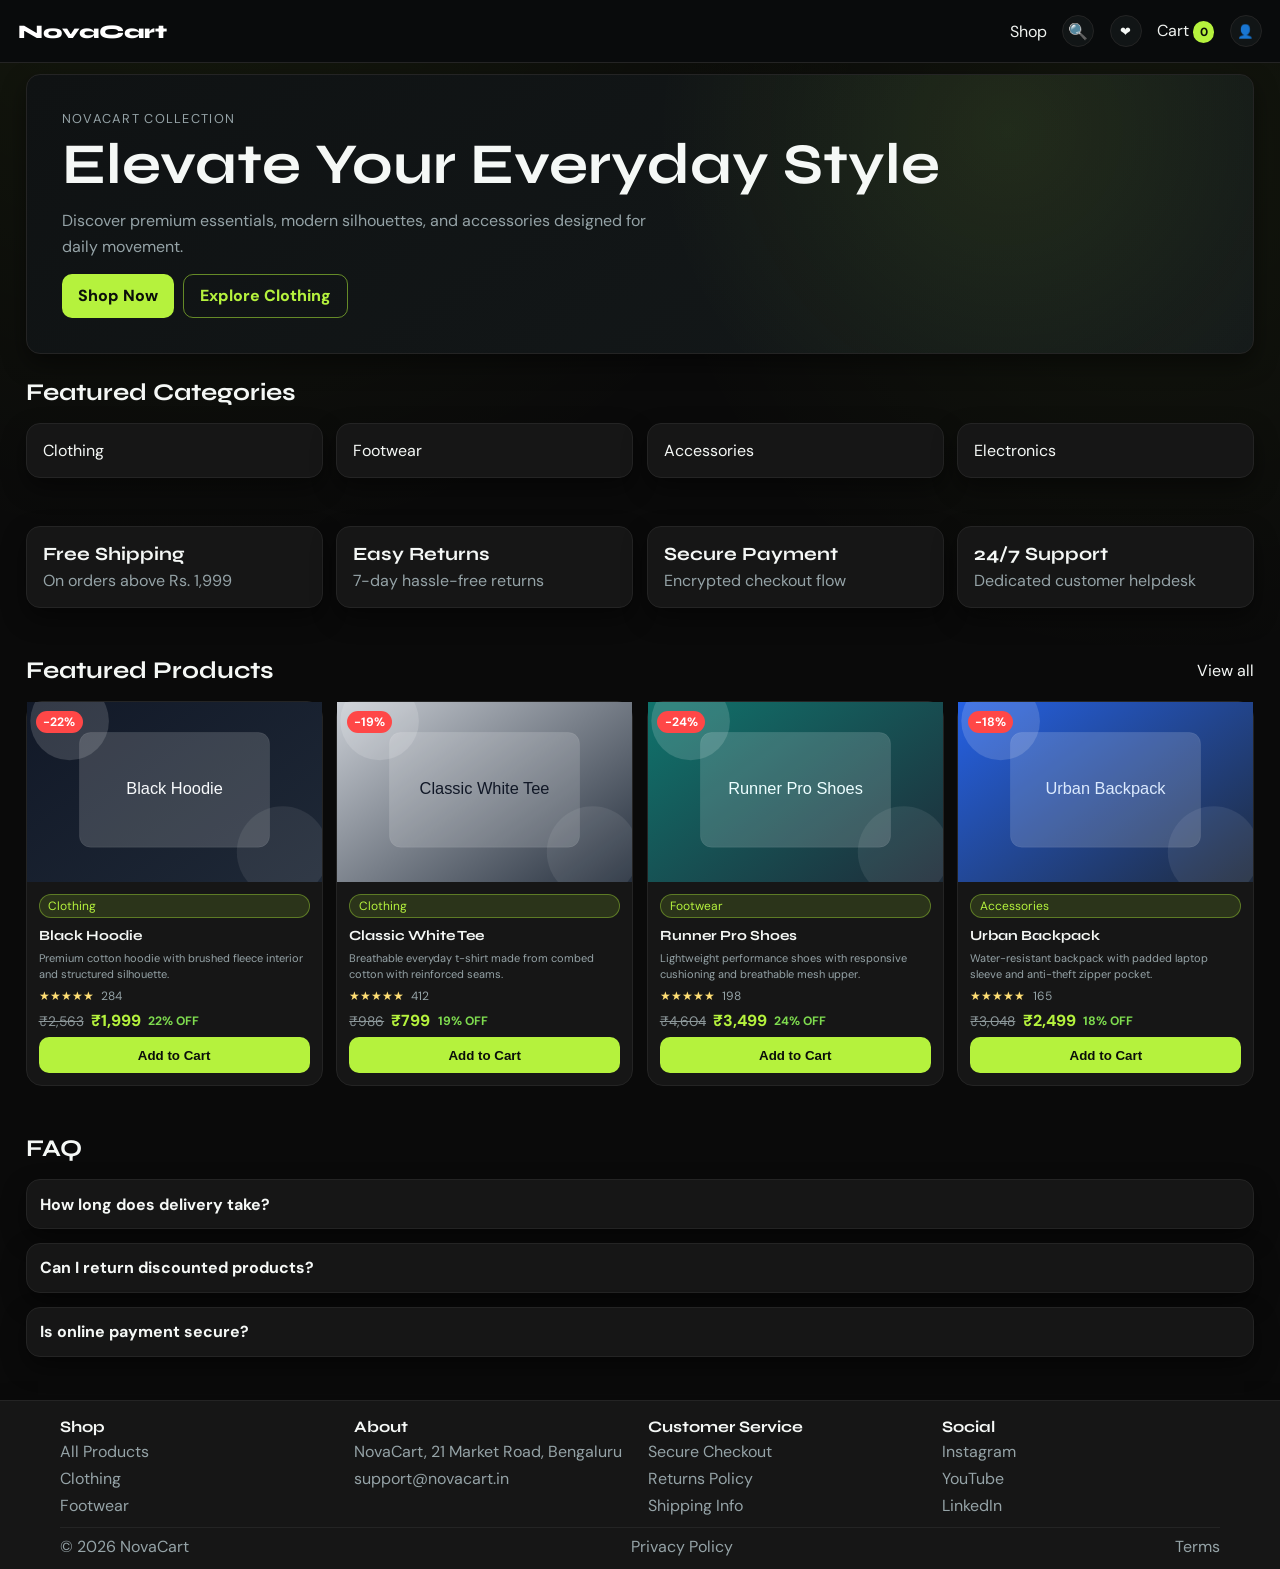
==== pages/index.html @ 8cd54ac7 "Initial commit" ====
<!doctype html>
<html lang="en">
  <head>
    <meta charset="UTF-8">
    <meta name="viewport" content="width=device-width, initial-scale=1.0">
    <title>NovaCart | Home</title>
    <link rel="stylesheet" href="../styles/main.css">
  </head>
  <body class="page-fade">
    <header class="site-header">
      <a href="./index.html" class="logo">NovaCart</a>
      <nav>
        <a href="./products.html">Shop</a>
        <a href="./cart.html">Cart <span class="badge" data-cart-count>0</span></a>
      </nav>
    </header>

    <main>
      <section class="hero reveal">
        <p class="eyebrow">NovaCart Collection</p>
        <h1>Elevate Your Everyday Style</h1>
        <p class="hero-copy">
          Discover premium essentials, modern silhouettes, and accessories designed for daily movement.
        </p>
        <div class="hero-actions">
          <a class="btn btn-primary" href="./products.html">Shop Now</a>
          <a class="btn btn-ghost" href="./products.html?category=clothing">Explore Clothing</a>
        </div>
      </section>

      <section class="section reveal">
        <div class="section-head">
          <h2>Featured Categories</h2>
        </div>
        <div class="category-grid" id="category-preview"></div>
      </section>

      <section class="section reveal">
        <div class="trust-grid">
          <article class="trust-card"><h3>Free Shipping</h3><p>On orders above Rs. 1,999</p></article>
          <article class="trust-card"><h3>Easy Returns</h3><p>7-day hassle-free returns</p></article>
          <article class="trust-card"><h3>Secure Payment</h3><p>Encrypted checkout flow</p></article>
          <article class="trust-card"><h3>24/7 Support</h3><p>Dedicated customer helpdesk</p></article>
        </div>
      </section>

      <section class="section reveal">
        <div class="section-head">
          <h2>Featured Products</h2>
          <a href="./products.html">View all</a>
        </div>
        <div class="product-grid" id="featured-products"></div>
      </section>

      <section class="section reveal">
        <div class="section-head">
          <h2>FAQ</h2>
        </div>
        <div class="faq-list">
          <article class="faq-item">
            <button type="button">How long does delivery take?</button>
            <p>Most metro deliveries arrive within 2-4 business days.</p>
          </article>
          <article class="faq-item">
            <button type="button">Can I return discounted products?</button>
            <p>Yes, all eligible products can be returned within 7 days of delivery.</p>
          </article>
          <article class="faq-item">
            <button type="button">Is online payment secure?</button>
            <p>Yes, checkout is protected with modern encrypted payment processing.</p>
          </article>
        </div>
      </section>
    </main>

    <footer class="site-footer">
      <div class="footer-grid">
        <div>
          <h4>Shop</h4>
          <a href="./products.html">All Products</a>
          <a href="./products.html?category=clothing">Clothing</a>
          <a href="./products.html?category=footwear">Footwear</a>
        </div>
        <div>
          <h4>About</h4>
          <p>NovaCart, 21 Market Road, Bengaluru</p>
          <a href="mailto:support@novacart.in">support@novacart.in</a>
        </div>
        <div>
          <h4>Customer Service</h4>
          <a href="./checkout.html">Secure Checkout</a>
          <a href="#">Returns Policy</a>
          <a href="#">Shipping Info</a>
        </div>
        <div>
          <h4>Social</h4>
          <a href="#">Instagram</a>
          <a href="#">YouTube</a>
          <a href="#">LinkedIn</a>
        </div>
      </div>
      <p class="footer-bottom">
        <span>© <span id="year"></span> NovaCart</span>
        <a href="#">Privacy Policy</a>
        <a href="#">Terms</a>
      </p>
    </footer>

    <script type="module" src="../js/indexPage.js"></script>
  </body>
</html>
---- styles/main.css ----
@import url("https://fonts.googleapis.com/css2?family=DM+Sans:wght@400;500;700;800&family=Syne:wght@500;700;800&display=swap");

:root {
  --bg: #0a0a0a;
  --surface: #161616;
  --surface-2: #1a1a1a;
  --line: #242424;
  --ink: #f5f8f6;
  --muted: #95a3a7;
  --accent: #b5f23d;
  --accent-strong: #b5f23d;
  --danger: #ff5e5e;
  --radius: 14px;
  --shadow-soft: 0 10px 24px rgba(0, 0, 0, 0.45);
  --shadow-hover: 0 18px 36px rgba(0, 0, 0, 0.62);
  --glow: 0 0 0 1px rgba(185, 255, 59, 0.35), 0 0 26px rgba(185, 255, 59, 0.18);
}

* {
  box-sizing: border-box;
}

html,
body {
  margin: 0;
  padding: 0;
}

body {
  font-family: "DM Sans", "Segoe UI", sans-serif;
  color: var(--ink);
  background:
    radial-gradient(circle at 15% -10%, rgba(185, 255, 59, 0.07), transparent 35%),
    radial-gradient(circle at 90% 10%, rgba(185, 255, 59, 0.05), transparent 28%),
    var(--bg);
}

a {
  color: inherit;
  text-decoration: none;
}

.page-fade {
  animation: pageIn 0.35s ease;
}

@keyframes pageIn {
  from {
    opacity: 0;
    transform: translateY(4px);
  }
  to {
    opacity: 1;
    transform: translateY(0);
  }
}

.site-header {
  position: sticky;
  top: 0;
  z-index: 40;
  display: flex;
  justify-content: space-between;
  align-items: center;
  gap: 1rem;
  padding: 0.95rem 1.15rem;
  background: #090b0c;
  border-bottom: 1px solid var(--line);
}

.logo {
  font-family: "Syne", "DM Sans", sans-serif;
  font-size: 1.2rem;
  font-weight: 800;
  color: #fff;
}

nav {
  display: flex;
  gap: 0.95rem;
  align-items: center;
}

nav a {
  position: relative;
  color: #f0f3f0;
}

nav a::after {
  content: "";
  position: absolute;
  left: 0;
  bottom: -4px;
  width: 0;
  height: 2px;
  background: var(--accent);
  transition: width 0.2s ease;
}

nav a:hover::after,
nav a.active::after {
  width: 100%;
}

.badge {
  display: inline-grid;
  place-items: center;
  min-width: 1.35rem;
  height: 1.35rem;
  padding: 0 0.3rem;
  border-radius: 999px;
  font-size: 0.74rem;
  background: var(--accent);
  color: #0a0d08;
  font-weight: 800;
}

.badge-pop {
  animation: pulse 0.28s ease;
}

@keyframes pulse {
  50% {
    transform: scale(1.2);
  }
}

main {
  width: min(1280px, 96%);
  margin: 0 auto;
}

.section {
  padding: 1.25rem 0;
}

.section-head {
  display: flex;
  justify-content: space-between;
  align-items: center;
  gap: 1rem;
  margin-bottom: 1rem;
}

h1,
h2,
h3,
h4 {
  margin: 0;
  font-family: "Syne", "DM Sans", sans-serif;
}

p {
  margin: 0;
}

.hero,
.catalog-hero,
.trust-card,
.category-tile,
.detail-content,
.detail-media,
.spec-card,
.review-card,
.cart-item,
.totals-card,
.order-summary,
.empty-cart,
.faq-item,
.site-footer {
  background: var(--surface);
  border: 1px solid var(--line);
  border-radius: var(--radius);
  box-shadow: var(--shadow-soft);
}

.hero {
  margin-top: 0.65rem;
  padding: clamp(1.2rem, 3.5vw, 2.2rem);
  background:
    radial-gradient(circle at 80% 20%, rgba(185, 255, 59, 0.09), transparent 35%),
    linear-gradient(145deg, #0f1213, #14191a);
}

.hero h1 {
  margin-top: 0.5rem;
  font-size: clamp(2rem, 7vw, 3.6rem);
  line-height: 1.05;
}

.hero-copy {
  margin-top: 0.8rem;
  max-width: 620px;
  color: var(--muted);
  line-height: 1.6;
}

.eyebrow {
  font-size: 0.8rem;
  text-transform: uppercase;
  letter-spacing: 0.1em;
  color: var(--muted);
}

.hero-actions {
  margin-top: 0.9rem;
  display: flex;
  flex-wrap: wrap;
  gap: 0.6rem;
}

.catalog-hero {
  padding: 0.9rem 1rem;
}

.catalog-hero p {
  margin-top: 0.45rem;
  color: var(--muted);
}

.category-grid,
.trust-grid,
.product-grid,
.review-grid,
.faq-list,
.cart-list {
  display: grid;
  gap: 0.85rem;
}

.category-grid {
  grid-template-columns: repeat(auto-fit, minmax(190px, 1fr));
}

.trust-grid {
  grid-template-columns: repeat(auto-fit, minmax(190px, 1fr));
}

.trust-card,
.category-tile {
  padding: 1rem;
}

.trust-card p {
  margin-top: 0.3rem;
  color: var(--muted);
}

.category-tile {
  text-transform: capitalize;
  transition: transform 0.2s ease, box-shadow 0.2s ease;
}

.category-tile:hover {
  transform: translateY(-3px);
  box-shadow: var(--glow);
}

.filters {
  display: grid;
  grid-template-columns: 1fr;
  gap: 0.65rem;
  margin: 0.7rem 0 0.8rem;
}

input,
select,
textarea {
  width: 100%;
  background: var(--surface-2);
  color: var(--ink);
  border: 1px solid var(--line);
  border-radius: 10px;
  padding: 0.72rem 0.8rem;
  font: inherit;
}

input:focus,
select:focus,
textarea:focus {
  outline: 1px solid var(--accent);
  border-color: var(--accent);
}

.product-grid {
  grid-template-columns: repeat(auto-fit, minmax(220px, 1fr));
}

.product-card {
  position: relative;
  border: 1px solid var(--line);
  border-radius: 16px;
  overflow: visible;
  background: #161616;
  transition: transform 0.22s ease, box-shadow 0.22s ease, border-color 0.22s ease;
  display: flex;
  flex-direction: column;
}

.product-card:hover {
  transform: scale(1.015) translateY(-4px);
  border-color: rgba(185, 255, 59, 0.7);
  box-shadow: var(--glow), var(--shadow-hover);
}

.product-image-wrap {
  position: relative;
  display: block;
  height: 180px;
  overflow: hidden;
  background: #111111;
}

.product-image {
  width: 100%;
  height: 100%;
  object-fit: cover;
  transition: transform 0.45s ease;
}

.product-card:hover .product-image {
  transform: scale(1.06);
}

.wish-btn {
  position: absolute;
  top: 0.55rem;
  right: 0.55rem;
  width: 2rem;
  height: 2rem;
  border-radius: 50%;
  border: 1px solid var(--line);
  background: rgba(255, 77, 77, 0.06);
  color: #ff6b6b;
  cursor: pointer;
}

.wish-btn.active {
  border-color: #ff4d4d;
  background: rgba(255, 77, 77, 0.15);
  color: #ff4d4d;
}

.product-content {
  padding: 0.75rem;
  display: flex;
  flex-direction: column;
  gap: 0.38rem;
  min-height: 190px;
}

.chip {
  display: inline-block;
  padding: 0.2rem 0.55rem;
  border-radius: 999px;
  text-transform: capitalize;
  background: rgba(185, 255, 59, 0.13);
  border: 1px solid rgba(185, 255, 59, 0.35);
  color: var(--accent-strong);
  font-size: 0.75rem;
}

.product-content h3 {
  margin-top: 0.18rem;
  font-size: 14px;
  line-height: 1.3;
  display: -webkit-box;
  -webkit-line-clamp: 2;
  -webkit-box-orient: vertical;
  overflow: hidden;
}

.product-content > p:not(.rating-row) {
  margin-top: 0;
  color: var(--muted);
  font-size: 11px;
  line-height: 1.4;
  display: -webkit-box;
  -webkit-line-clamp: 2;
  -webkit-box-orient: vertical;
  overflow: hidden;
}

.rating-row {
  margin-top: 0;
  display: flex;
  gap: 0.45rem;
  color: var(--muted);
  font-size: 12px;
}

.stars {
  color: #ffde73;
}

.product-row {
  margin-top: 0.65rem;
  display: flex;
  justify-content: space-between;
  align-items: center;
  gap: 0.6rem;
}

.price-pop,
.line-total,
.price,
.total strong {
  color: var(--accent);
  font-weight: 800;
}

.add-cart-inline {
  margin-top: auto;
  width: 100%;
  background: #b5f23d;
  color: #000;
  font-weight: 800;
}

.btn {
  position: relative;
  overflow: hidden;
  border-radius: 10px;
  border: 0;
  padding: 0.65rem 1rem;
  font-weight: 800;
  cursor: pointer;
  display: inline-flex;
  align-items: center;
  justify-content: center;
  gap: 0.3rem;
}

.btn-primary {
  background: var(--accent);
  color: #0b0f0a;
}

.btn-primary:hover {
  filter: brightness(1.08);
}

.btn-ghost {
  background: transparent;
  color: var(--accent);
  border: 1px solid rgba(185, 255, 59, 0.5);
}

.btn-ghost:hover {
  background: rgba(185, 255, 59, 0.12);
}

.remove-btn {
  color: #ff8d8d;
  border-color: #a33c3c;
}

.remove-btn:hover {
  color: #fff;
  border-color: #b53d3d;
  background: rgba(181, 61, 61, 0.2);
}

.btn-small {
  padding: 0.48rem 0.72rem;
  font-size: 0.84rem;
}

.discount-badge {
  position: absolute;
  top: 0.6rem;
  left: 0.6rem;
  z-index: 3;
  padding: 0.18rem 0.45rem;
  border-radius: 999px;
  background: #ff4747;
  color: #fff;
  font-size: 0.76rem;
  font-weight: 700;
}

.price-stack {
  display: flex;
  align-items: center;
  gap: 0.45rem;
  flex-wrap: nowrap;
  white-space: nowrap;
}

.old-price {
  color: #8d989b;
  text-decoration: line-through;
  font-size: 0.86rem;
}

.discount-text {
  color: #7edb4f;
  font-size: 0.76rem;
  font-weight: 700;
}

.btn-large {
  width: 100%;
  margin-top: 0.5rem;
}

.btn-disabled {
  opacity: 0.45;
  pointer-events: none;
}

.ripple {
  position: absolute;
  width: 16px;
  height: 16px;
  border-radius: 50%;
  transform: translate(-50%, -50%);
  background: rgba(0, 0, 0, 0.2);
  animation: ripple 0.45s ease;
}

@keyframes ripple {
  to {
    width: 180px;
    height: 180px;
    opacity: 0;
  }
}

.reveal {
  opacity: 0;
  transform: translateY(14px);
  transition: opacity 0.35s ease, transform 0.35s ease;
}

.reveal.revealed {
  opacity: 1;
  transform: translateY(0);
}

.refresh-fade {
  animation: refreshFade 0.25s ease;
}

@keyframes refreshFade {
  from {
    opacity: 0.5;
  }
  to {
    opacity: 1;
  }
}

.back-link,
.state,
.meta-line,
.detail-content > p {
  color: var(--muted);
}

.detail-layout {
  display: grid;
  gap: 0.75rem;
}

.detail-media {
  overflow: hidden;
}

.detail-image {
  width: 100%;
  max-height: 480px;
  object-fit: cover;
}

.thumb-row {
  display: flex;
  gap: 0.45rem;
  padding: 0.6rem;
}

.thumb {
  border: 1px solid var(--line);
  border-radius: 8px;
  width: 78px;
  height: 58px;
  background: #0e1112;
  overflow: hidden;
  padding: 0;
}

.thumb img {
  width: 100%;
  height: 100%;
  object-fit: cover;
}

.thumb-active {
  border-color: var(--accent);
}

.detail-content {
  padding: 0.8rem;
}

.field-label {
  display: block;
  margin-top: 0.75rem;
  margin-bottom: 0.35rem;
  color: var(--muted);
}

.qty-input {
  max-width: 110px;
}

.size-select {
  max-width: 150px;
}

.spec-card {
  margin-top: 0.65rem;
  padding: 0.65rem;
}

.spec-card p {
  margin-top: 0.35rem;
  display: flex;
  justify-content: space-between;
  gap: 1rem;
}

.review-grid {
  grid-template-columns: repeat(auto-fit, minmax(220px, 1fr));
  margin-top: 0.6rem;
}

.review-card {
  padding: 0.7rem;
}

.review-card p {
  margin-top: 0.35rem;
}

.cart-layout {
  display: grid;
  gap: 0.75rem;
}

.cart-item {
  display: grid;
  gap: 0.55rem;
  padding: 0.65rem;
  align-items: center;
}

.cart-thumb {
  width: 92px;
  max-width: 100%;
  border-radius: 8px;
  border: 1px solid var(--line);
}

.stepper {
  display: flex;
  align-items: center;
  gap: 0.35rem;
}

.stepper button {
  width: 2rem;
  height: 2rem;
  border: 1px solid var(--line);
  border-radius: 8px;
  color: var(--ink);
  background: #1a1f21;
}

.stepper .qty-input {
  width: 72px;
}

.totals-card,
.order-summary {
  padding: 0.8rem;
}

.coupon-row {
  display: grid;
  grid-template-columns: 1fr auto;
  gap: 0.5rem;
}

.totals-card p,
.order-summary p,
.order-summary li {
  margin-top: 0.45rem;
  display: flex;
  justify-content: space-between;
  gap: 1rem;
}

.total {
  margin-top: 0.65rem;
  padding-top: 0.6rem;
  border-top: 1px dashed var(--line);
}

.empty-cart {
  text-align: center;
  padding: 1.1rem 0.85rem;
}

.empty-cart img {
  width: 128px;
}

.empty-cart p {
  margin: 0.5rem 0 1rem;
}

.checkout-layout {
  display: grid;
  gap: 0.75rem;
}

.checkout-form {
  display: grid;
  gap: 0.6rem;
}

fieldset {
  margin: 0;
  border: 1px solid var(--line);
  border-radius: 10px;
  padding: 0.65rem;
}

fieldset label {
  display: block;
  margin-top: 0.35rem;
}

.secure-note {
  margin-top: 0.45rem;
  color: var(--accent);
  font-weight: 700;
}

.payment-icons {
  display: flex;
  flex-wrap: wrap;
  gap: 0.45rem;
}

.payment-icons span {
  border: 1px solid var(--line);
  background: #15191b;
  border-radius: 999px;
  padding: 0.25rem 0.62rem;
  font-size: 0.78rem;
}

.order-summary ul {
  list-style: none;
  margin: 0;
  padding: 0;
}

.error-box {
  color: #ff8181;
}

.success-box {
  color: var(--accent);
}

.faq-item button {
  width: 100%;
  border: 0;
  background: transparent;
  color: var(--ink);
  text-align: left;
  padding: 0.85rem;
  font: inherit;
  font-weight: 700;
}

.faq-item p {
  display: none;
  padding: 0 0.85rem 0.85rem;
}

.faq-item.open p {
  display: block;
}

.site-footer {
  margin-top: 1.2rem;
  border-radius: 0;
  border-left: 0;
  border-right: 0;
  border-bottom: 0;
  padding: 1rem 3% 0.75rem;
}

.footer-grid {
  width: min(1160px, 100%);
  margin: 0 auto;
  display: grid;
  gap: 1rem;
  grid-template-columns: repeat(auto-fit, minmax(170px, 1fr));
}

.footer-grid a,
.footer-grid p {
  display: block;
  margin-top: 0.35rem;
  color: var(--muted);
}

.footer-bottom {
  width: min(1160px, 100%);
  margin: 0.7rem auto 0;
  padding-top: 0.5rem;
  border-top: 1px solid var(--line);
  display: flex;
  flex-wrap: wrap;
  justify-content: space-between;
  gap: 0.7rem;
  color: var(--muted);
}

.toast-root {
  position: fixed;
  right: 1rem;
  bottom: 1rem;
  z-index: 999;
  display: grid;
  gap: 0.45rem;
}

.toast {
  opacity: 0;
  transform: translateY(8px);
  background: #0f1510;
  border: 1px solid rgba(185, 255, 59, 0.45);
  color: var(--ink);
  border-radius: 10px;
  padding: 0.6rem 0.9rem;
  box-shadow: var(--glow);
  transition: opacity 0.2s ease, transform 0.2s ease;
}

.toast.show {
  opacity: 1;
  transform: translateY(0);
}

@media (min-width: 760px) {
  .section {
    padding: 1.5rem 0;
  }

  .filters {
    grid-template-columns: 1.2fr 0.8fr 0.8fr;
  }

  .detail-layout {
    grid-template-columns: 1fr 1fr;
  }

  .cart-layout {
    grid-template-columns: 7fr 3fr;
    align-items: start;
  }

  .cart-item {
    grid-template-columns: 92px 1fr 144px 110px auto;
  }

  .checkout-layout {
    grid-template-columns: 1.4fr 1fr;
  }
}

.page-shell {
  min-height: 100vh;
  display: flex;
  flex-direction: column;
}

.page-shell main {
  flex: 1;
}

.page-shell .site-footer {
  margin-top: auto;
}

.mobile-menu-btn,
.mobile-only {
  display: none;
}

.profile-menu {
  position: relative;
}

.nav-icon,
.nav-wishlist-btn {
  border: 1px solid var(--line);
  border-radius: 999px;
  width: 2rem;
  height: 2rem;
  display: inline-flex;
  align-items: center;
  justify-content: center;
  background: #111516;
  color: var(--ink);
  position: relative;
}

.badge-red {
  background: #ff4747;
  color: #fff;
  min-width: 1.05rem;
  height: 1.05rem;
  position: absolute;
  top: -0.35rem;
  right: -0.35rem;
  font-size: 0.64rem;
}

.profile-btn {
  border: 1px solid var(--line);
  background: #111516;
  color: var(--ink);
  border-radius: 999px;
  width: 2rem;
  height: 2rem;
}

.profile-dropdown {
  position: absolute;
  right: 0;
  top: 2.3rem;
  min-width: 180px;
  display: none;
  padding: 0.5rem;
  border-radius: 10px;
  border: 1px solid var(--line);
  background: #121617;
  box-shadow: var(--shadow-soft);
}

.profile-dropdown a {
  display: block;
  padding: 0.45rem 0.55rem;
  border-radius: 8px;
}

.profile-dropdown a:hover {
  background: rgba(185, 255, 59, 0.12);
}

.profile-menu.open .profile-dropdown {
  display: block;
}

.mobile-drawer {
  position: fixed;
  top: 0;
  left: -260px;
  width: 250px;
  height: 100vh;
  z-index: 120;
  background: #0f1314;
  border-right: 1px solid var(--line);
  padding: 1rem;
  transition: left 0.2s ease;
}

.mobile-drawer a {
  display: block;
  padding: 0.55rem 0.2rem;
}

.mobile-drawer.open {
  left: 0;
}

.shop-wrap {
  display: grid;
  grid-template-columns: 240px minmax(0, 1fr);
  gap: 1rem;
  align-items: start;
}

.top-chip-strip {
  display: flex;
  gap: 0.5rem;
  overflow: auto;
  padding-bottom: 0.3rem;
  margin-bottom: 0.6rem;
}

.chip-toggle {
  white-space: nowrap;
  border: 1px solid #2a2a2a;
  background: #111;
  color: #d6ddd9;
  border-radius: 999px;
  padding: 0.45rem 0.75rem;
  font-weight: 700;
}

.chip-toggle.active {
  background: var(--accent);
  color: #0a0a0a;
  border-color: var(--accent);
}

.shop-sidebar {
  border: 1px solid var(--line);
  border-radius: 12px;
  background: #111111;
  padding: 0.85rem;
  position: sticky;
  top: 56px;
  height: calc(100vh - 56px);
  overflow-y: auto;
}

.shop-main {
  min-width: 0;
}

.sidebar-head {
  display: flex;
  justify-content: space-between;
  align-items: center;
  gap: 0.5rem;
}

.sidebar-head h3 {
  display: flex;
  align-items: center;
  gap: 0.4rem;
}

.sidebar-head-actions {
  display: flex;
  align-items: center;
  gap: 0.45rem;
}

.small-badge {
  display: inline-grid;
  place-items: center;
  min-width: 1.35rem;
  height: 1.35rem;
  border-radius: 999px;
  background: #1c2318;
  border: 1px solid rgba(181, 242, 61, 0.5);
  color: var(--accent);
  font-size: 0.74rem;
}

.clear-filters-link {
  border: 0;
  background: transparent;
  color: #c6cecb;
  font: inherit;
  font-size: 0.86rem;
  cursor: pointer;
}

.clear-filters-link:hover {
  color: #ff6363;
}

.filter-group {
  margin-top: 0.75rem;
  padding-top: 0.6rem;
  border-top: 1px solid var(--line);
}

.filter-block {
  margin-top: 0.85rem;
  padding-top: 0.75rem;
  border-top: 1px solid var(--line);
}

.filter-group label {
  display: block;
  margin-top: 0.4rem;
}

.pill-group {
  display: flex;
  flex-direction: column;
  gap: 0.4rem;
}

.pill-btn {
  text-transform: capitalize;
  border: 1px solid #242424;
  background: #1a1a1a;
  color: #b7c0bd;
  border-radius: 999px;
  width: 100%;
  height: 34px;
  padding: 0 0.7rem;
  text-align: left;
  font-weight: 600;
}

.pill-btn.active {
  background: #b5f23d;
  color: #000;
  border-color: #b5f23d;
}

.range-wrap {
  position: relative;
  height: 24px;
  --from: 0%;
  --to: 100%;
}

.range-wrap::before {
  content: "";
  position: absolute;
  top: 50%;
  left: 0;
  right: 0;
  height: 6px;
  transform: translateY(-50%);
  border-radius: 999px;
  background: #2d3335;
}

.range-wrap::after {
  content: "";
  position: absolute;
  top: 50%;
  left: var(--from);
  width: calc(var(--to) - var(--from));
  height: 6px;
  transform: translateY(-50%);
  border-radius: 999px;
  background: #b5f23d;
}

.range-wrap input[type="range"] {
  appearance: none;
  -webkit-appearance: none;
  position: absolute;
  width: 100%;
  left: 0;
  top: 0;
  background: transparent;
  pointer-events: none;
  padding: 0;
  border: 0;
}

.range-wrap input[type="range"]::-webkit-slider-runnable-track {
  height: 6px;
  border-radius: 999px;
  background: transparent;
}

.range-wrap input[type="range"]::-webkit-slider-thumb {
  -webkit-appearance: none;
  appearance: none;
  width: 16px;
  height: 16px;
  border-radius: 50%;
  border: 2px solid #000;
  background: #b5f23d;
  margin-top: -5px;
  pointer-events: auto;
}

.range-wrap input[type="range"]::-moz-range-track {
  height: 6px;
  border-radius: 999px;
  background: transparent;
}

.range-wrap input[type="range"]::-moz-range-thumb {
  width: 16px;
  height: 16px;
  border-radius: 50%;
  border: 2px solid #000;
  background: #b5f23d;
  pointer-events: auto;
}

.range-value {
  margin-bottom: 0.4rem;
  color: var(--accent);
  font-weight: 700;
  font-size: 0.92rem;
}

.rating-button-group {
  display: grid;
  gap: 0.4rem;
}

.rating-btn {
  border: 1px solid #2b2b2b;
  background: #151515;
  color: #cfd6d3;
  border-radius: 10px;
  height: 34px;
  padding: 0 0.6rem;
  text-align: left;
  font-weight: 600;
  display: flex;
  align-items: center;
  justify-content: space-between;
}

.rating-btn.active {
  border-color: #7d6033;
  background: rgba(214, 173, 108, 0.2);
}

.rating-btn .stars {
  color: #f0c861;
}

.stock-row {
  display: flex;
  align-items: center;
  justify-content: space-between;
  gap: 0.5rem;
  font-size: 0.93rem;
  color: #c8cfcc;
}

.toggle-pill {
  width: 40px;
  height: 22px;
  border: 1px solid #303030;
  background: #2a2a2a;
  border-radius: 999px;
  padding: 0;
  display: inline-flex;
  align-items: center;
  justify-content: flex-start;
  cursor: pointer;
  transition: background 0.2s ease;
}

.toggle-knob {
  width: 18px;
  height: 18px;
  border-radius: 50%;
  background: #f2f2f2;
  margin-left: 1px;
  transition: transform 0.2s ease, background 0.2s ease;
}

.toggle-pill.on {
  border-color: #b5f23d;
  background: #b5f23d;
}

.toggle-pill.on .toggle-knob {
  transform: translateX(18px);
  background: #0f0f0f;
}

.search-box {
  position: relative;
  flex: 1;
  min-width: 200px;
}

.search-suggestions {
  position: absolute;
  top: 2.7rem;
  left: 0;
  right: 0;
  z-index: 8;
  border: 1px solid var(--line);
  border-radius: 10px;
  background: #111617;
  overflow: hidden;
}

.search-empty {
  padding: 0.65rem;
}

.suggestion-item {
  display: grid;
  grid-template-columns: 36px 1fr auto;
  gap: 0.55rem;
  align-items: center;
  padding: 0.5rem;
  border-top: 1px solid #20282b;
}

.suggestion-item:first-child {
  border-top: 0;
}

.suggestion-item img {
  width: 36px;
  height: 36px;
  object-fit: cover;
  border-radius: 6px;
}

.sort-select {
  appearance: none;
  -webkit-appearance: none;
  min-width: 180px;
  background-image: linear-gradient(45deg, transparent 50%, var(--accent) 50%),
    linear-gradient(135deg, var(--accent) 50%, transparent 50%);
  background-position: calc(100% - 18px) 16px, calc(100% - 13px) 16px;
  background-size: 5px 5px, 5px 5px;
  background-repeat: no-repeat;
  padding-right: 2.2rem;
}

.results-count {
  margin-bottom: 0;
  color: var(--muted);
  margin-left: auto;
  white-space: nowrap;
}

.dense-grid {
  grid-template-columns: repeat(4, minmax(0, 1fr));
}

.shop-toolbar {
  display: flex;
  align-items: center;
  gap: 12px;
}

.ok {
  color: #8ff5a9;
}

.error {
  color: #ff8e8e;
}

.tab-row {
  display: flex;
  flex-wrap: wrap;
  gap: 0.45rem;
}

.tab-row .btn.active {
  background: rgba(185, 255, 59, 0.18);
}

.tab-panel {
  margin-top: 0.7rem;
  border: 1px solid var(--line);
  border-radius: 10px;
  padding: 0.8rem;
  background: #101415;
}

.hidden {
  display: none;
}

.cta-row {
  display: grid;
  gap: 0.5rem;
}

.orders-list {
  display: grid;
  gap: 0.8rem;
}

.order-card {
  border: 1px solid var(--line);
  border-radius: 12px;
  background: #0f1314;
  padding: 0.8rem;
}

.order-head {
  display: flex;
  justify-content: space-between;
  gap: 0.7rem;
}

.status {
  padding: 0.18rem 0.5rem;
  border-radius: 999px;
  font-size: 0.8rem;
}

.status-processing {
  background: rgba(255, 219, 133, 0.16);
  color: #ffd167;
}

.status-shipped {
  background: rgba(129, 196, 255, 0.16);
  color: #81c4ff;
}

.status-delivered {
  background: rgba(131, 236, 165, 0.16);
  color: #83eca5;
}

.status-cancelled {
  background: rgba(255, 141, 141, 0.16);
  color: #ff8d8d;
}

.thumb-strip {
  display: flex;
  gap: 0.4rem;
  margin: 0.6rem 0;
}

.thumb-strip img {
  width: 48px;
  height: 48px;
  border-radius: 8px;
  object-fit: cover;
}

.order-details {
  display: none;
  margin-top: 0.6rem;
  border-top: 1px solid var(--line);
  padding-top: 0.55rem;
}

.order-details.open {
  display: block;
}

.timeline {
  display: flex;
  flex-wrap: wrap;
  gap: 0.35rem;
}

.timeline span {
  padding: 0.2rem 0.5rem;
  border-radius: 999px;
  border: 1px solid var(--line);
  color: var(--muted);
}

.timeline span.active {
  border-color: rgba(185, 255, 59, 0.5);
  color: var(--accent);
}

.profile-wrap {
  display: grid;
  gap: 0.8rem;
}

.profile-card {
  border: 1px solid var(--line);
  border-radius: 12px;
  background: #0f1314;
  padding: 0.8rem;
  display: grid;
  gap: 0.55rem;
}

.avatar-preview {
  width: 76px;
  height: 76px;
  object-fit: cover;
  border-radius: 50%;
  border: 1px solid var(--line);
}

.address-item {
  display: flex;
  justify-content: space-between;
  gap: 0.7rem;
  margin-bottom: 0.5rem;
}

.cart-empty {
  min-height: calc(100vh - 240px);
  align-items: center;
}

.toast-success {
  border-color: #8ff5a9;
}

.toast-error {
  border-color: #ff8e8e;
}

.toast-warn {
  border-color: #ffe079;
}

.toast.hide {
  opacity: 0;
  transform: translateY(14px);
}

.wishlist-empty {
  text-align: center;
  border: 1px solid var(--line);
  border-radius: 12px;
  background: #111516;
  padding: 1.5rem 1rem;
}

.wishlist-empty-icon {
  font-size: 80px;
  line-height: 1;
}

.wishlist-card {
  border: 1px solid var(--line);
  border-radius: 12px;
  background: #111516;
  padding: 0.7rem;
  display: grid;
  grid-template-columns: 42px 64px 1fr auto auto;
  gap: 0.6rem;
  align-items: center;
}

.wishlist-card img {
  width: 64px;
  height: 64px;
  border-radius: 8px;
  object-fit: cover;
}

.wishlist-emoji {
  display: grid;
  place-items: center;
  width: 42px;
  height: 42px;
  font-size: 22px;
}

.wishlist-drawer {
  position: fixed;
  top: 0;
  right: -420px;
  width: min(400px, 92vw);
  height: 100vh;
  z-index: 150;
  background: #0f1314;
  border-left: 1px solid var(--line);
  padding: 0.85rem;
  transition: right 0.22s ease;
  overflow: auto;
}

.wishlist-drawer.open {
  right: 0;
}

.wishlist-drawer-head {
  display: flex;
  justify-content: space-between;
  align-items: center;
  gap: 0.6rem;
  margin-bottom: 0.65rem;
}

.wishlist-drawer-items {
  display: grid;
  gap: 0.6rem;
}

@media (max-width: 979px) {
  .shop-wrap {
    grid-template-columns: 1fr;
  }

  .shop-main {
    order: 1;
  }

  .shop-sidebar {
    order: 2;
  }

  .shop-sidebar {
    position: fixed;
    top: 0;
    right: -290px;
    width: 280px;
    height: 100vh;
    overflow: auto;
    z-index: 140;
    border-radius: 0;
    transition: right 0.2s ease;
  }

  .shop-sidebar.open {
    right: 0;
  }

  .mobile-only {
    display: inline-flex;
  }

  .filters {
    grid-template-columns: 1fr;
  }

  .shop-toolbar {
    flex-wrap: wrap;
    align-items: stretch;
  }

  .results-count {
    margin-left: 0;
  }
}

@media (max-width: 760px) {
  .mobile-menu-btn {
    display: inline-flex;
    border: 1px solid var(--line);
    background: #111516;
    color: var(--ink);
    border-radius: 8px;
    padding: 0.35rem 0.5rem;
  }

  nav {
    margin-left: auto;
  }

  .cart-layout {
    grid-template-columns: 1fr;
  }

  .dense-grid {
    grid-template-columns: repeat(2, minmax(0, 1fr));
  }

  .wishlist-card {
    grid-template-columns: 1fr;
    text-align: left;
  }

  .wishlist-emoji {
    display: none;
  }
}

@media (min-width: 761px) and (max-width: 1024px) {
  .dense-grid {
    grid-template-columns: repeat(3, minmax(0, 1fr));
  }
}
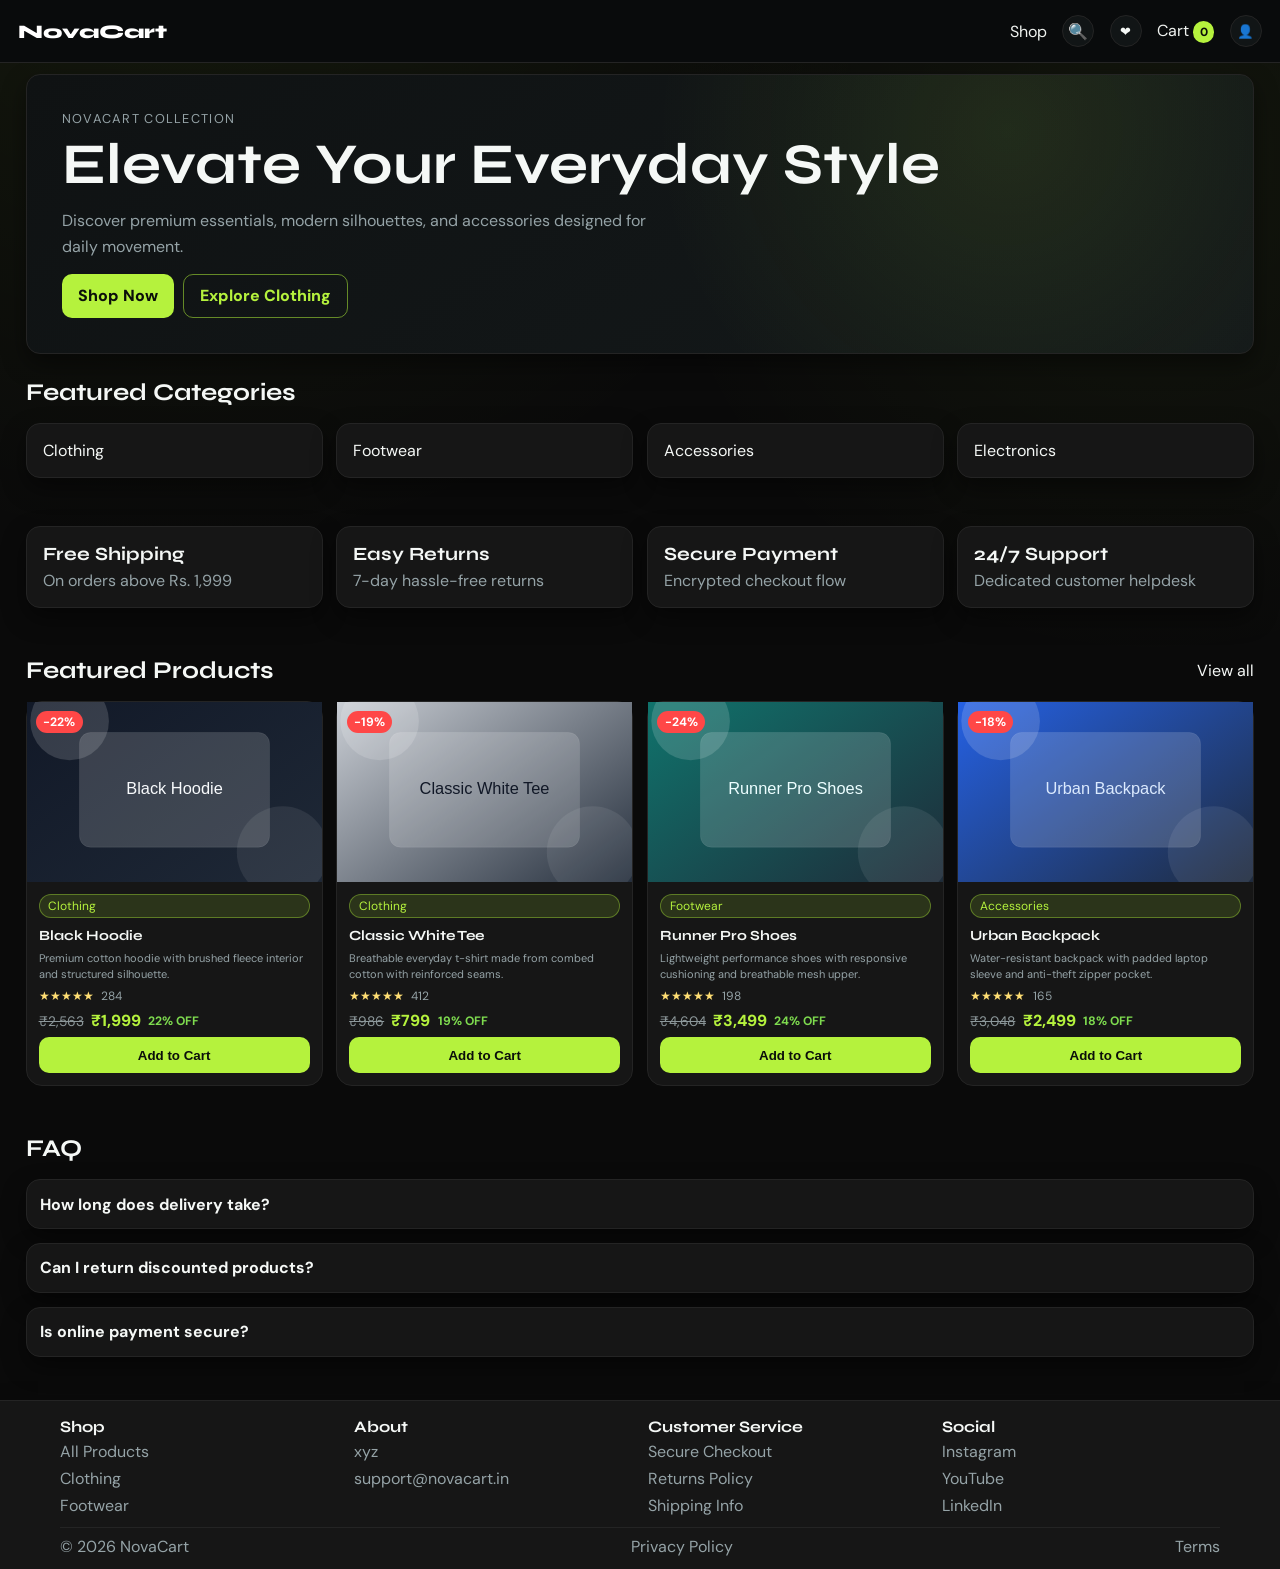
==== commit bba3e488: "Update About location text to xyz" ====
--- a/pages/index.html
+++ b/pages/index.html
@@ -83,7 +83,7 @@
         </div>
         <div>
           <h4>About</h4>
-          <p>NovaCart, 21 Market Road, Bengaluru</p>
+          <p>xyz</p>
           <a href="mailto:support@novacart.in">support@novacart.in</a>
         </div>
         <div>
